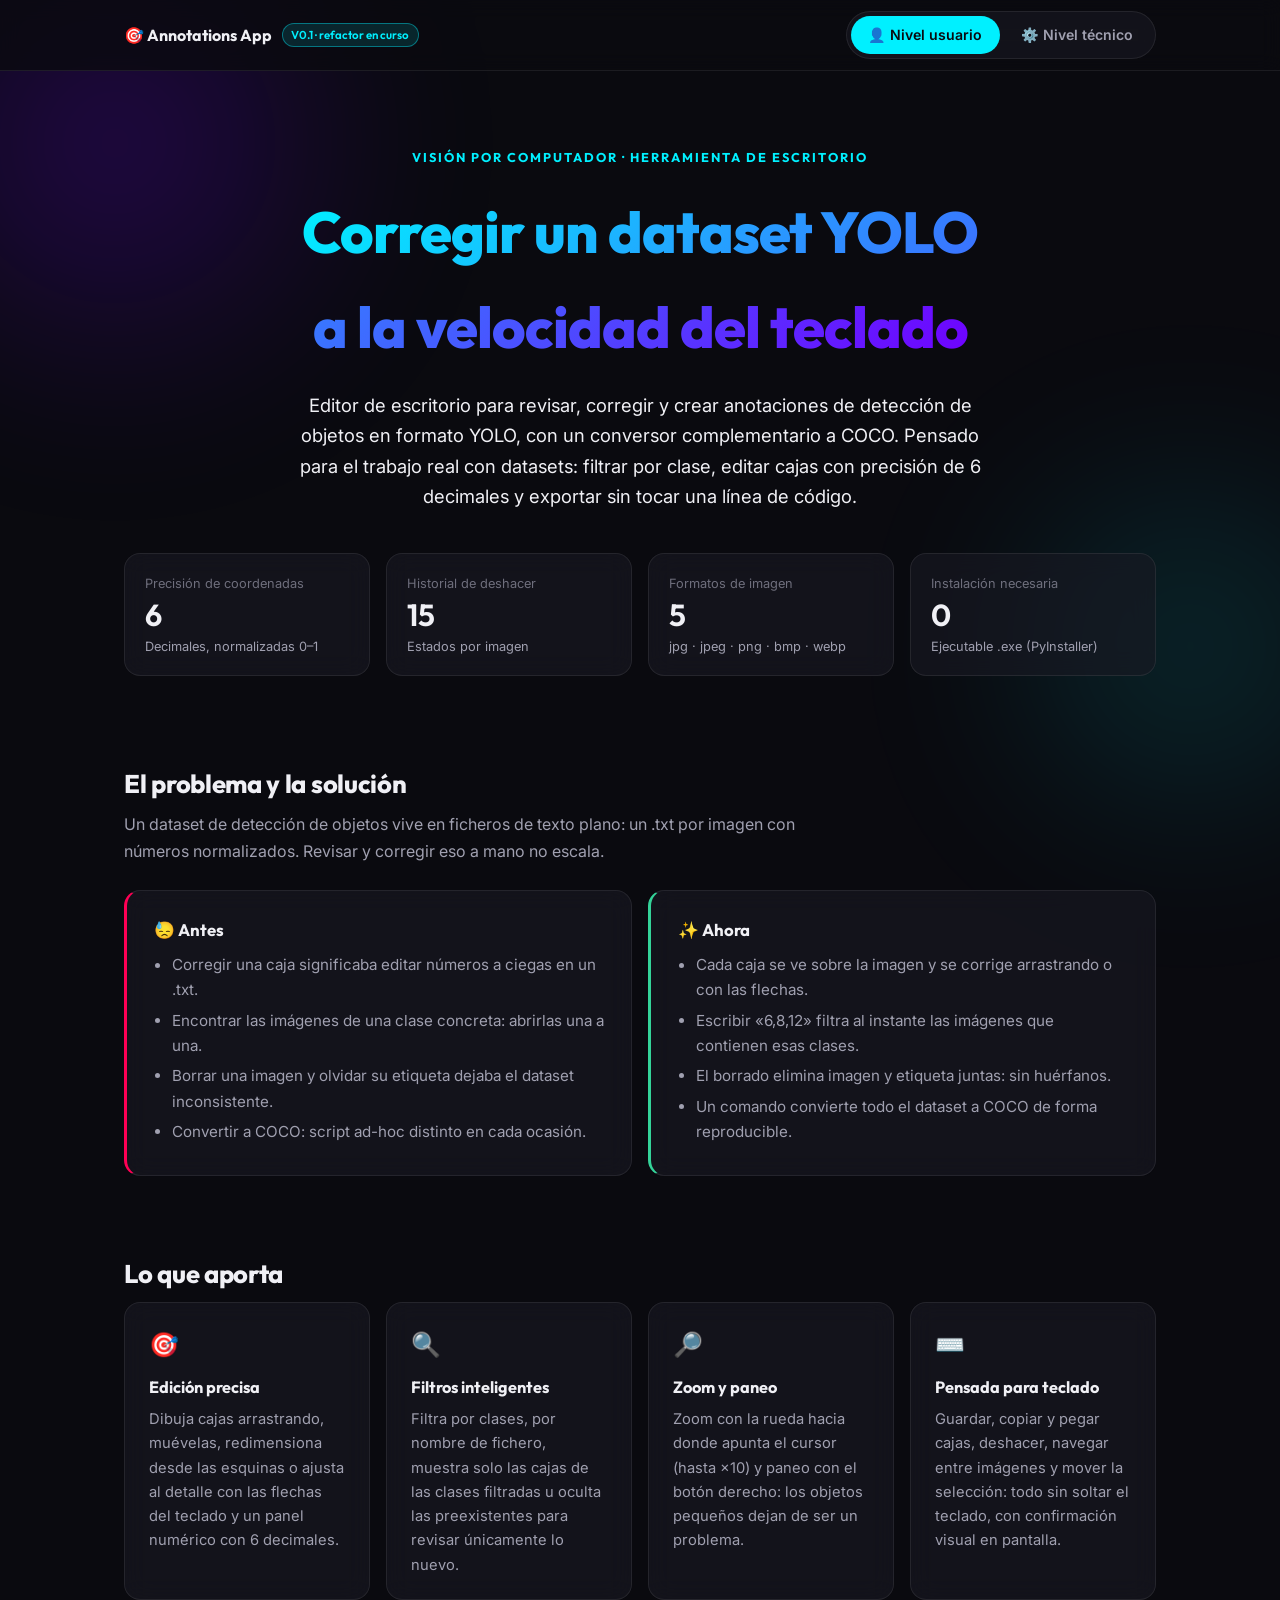
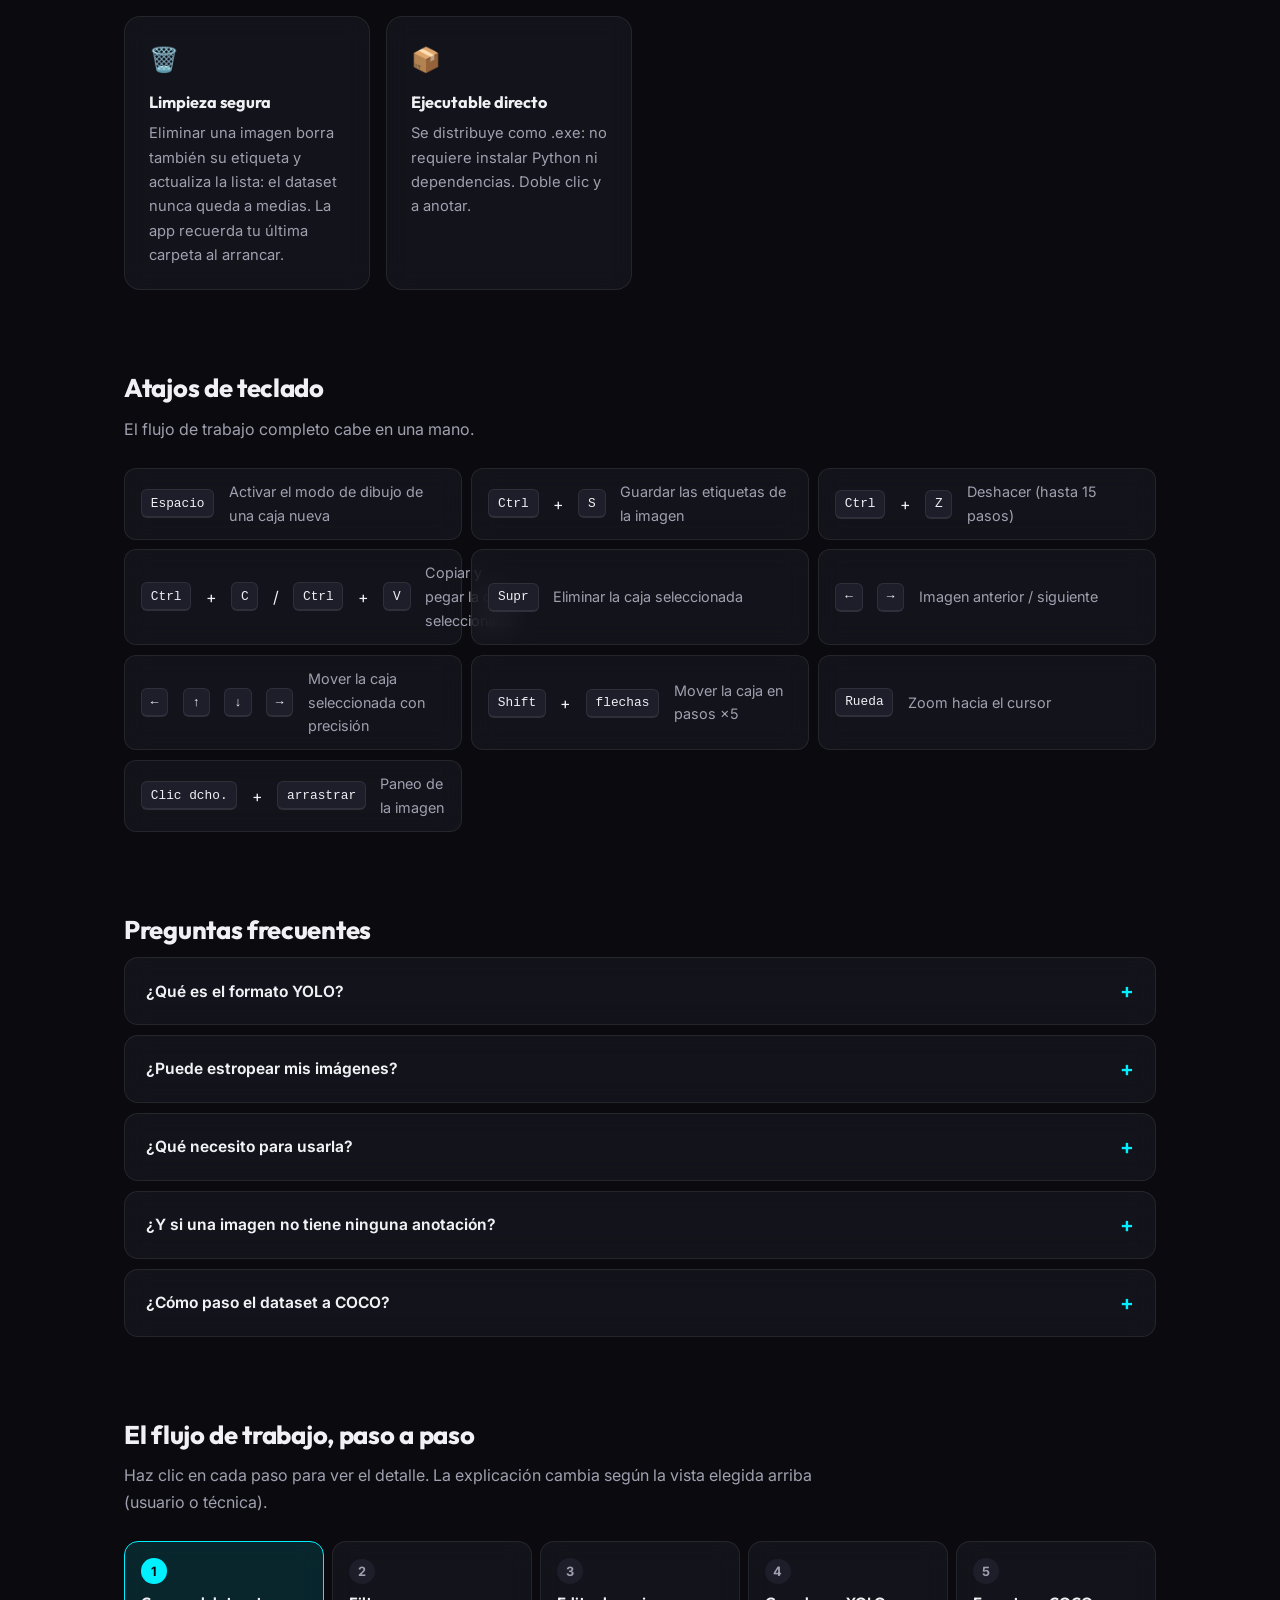
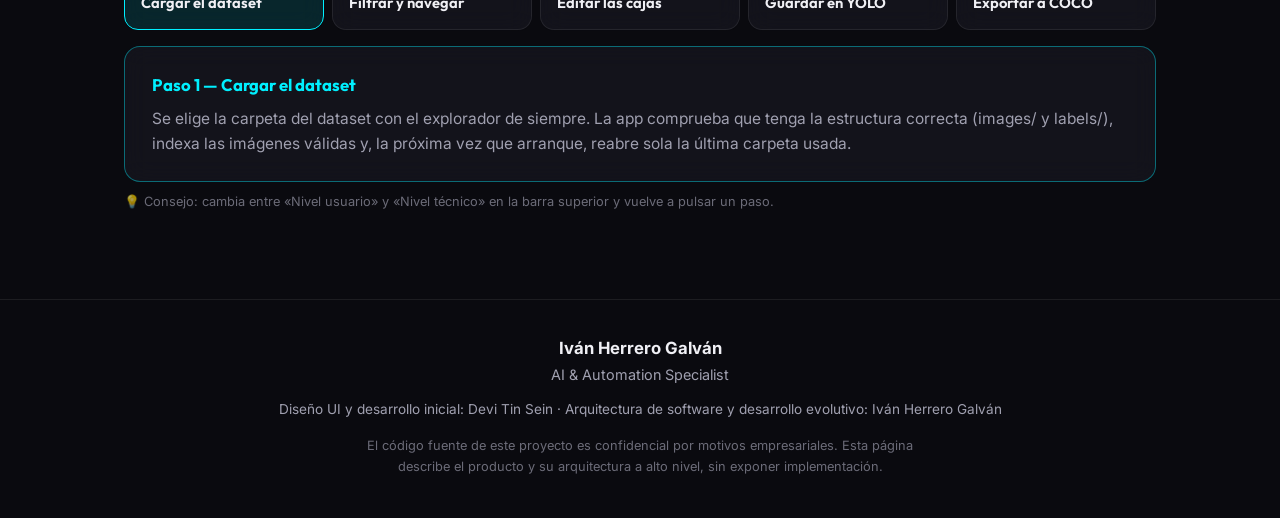
==== projects/Showcase_Annotations_App.html @ 6e69615b "feat: seccion de proyectos en landing + showcases con estilo corporativo - Nueva seccion #proyectos " ====
<!DOCTYPE html>
<html lang="es">
<head>
<meta charset="UTF-8">
<meta name="viewport" content="width=device-width, initial-scale=1.0">
<link rel="preconnect" href="https://fonts.googleapis.com">
<link rel="preconnect" href="https://fonts.gstatic.com" crossorigin>
<link href="https://fonts.googleapis.com/css2?family=Inter:wght@300;400;600;800&family=Outfit:wght@400;700&display=swap" rel="stylesheet">
<title>Annotations App — Presentación del proyecto</title>
<meta name="description" content="Annotations App: editor de escritorio para anotaciones YOLO con conversor a COCO. Presentación a nivel usuario y visión técnica de la arquitectura por capas.">
<style>
    :root {
        --bg: #0a0a0f;
        --surface: rgba(25, 25, 35, 0.6);
        --surface-2: rgba(35, 35, 48, 0.75);
        --ink: #f0f0f5;
        --ink-2: #a0a0b0;
        --ink-3: rgba(160, 160, 176, 0.65);
        --accent: #00f0ff;
        --accent-secondary: #7000ff;
        --accent-tertiary: #ff0055;
        --accent-soft: rgba(0, 240, 255, 0.12);
        --accent-line: rgba(0, 240, 255, 0.4);
        --border: rgba(255, 255, 255, 0.08);
        --radius: 16px;
        --ok: #34d399;
    }
    * { margin: 0; padding: 0; box-sizing: border-box; }
    html { scroll-behavior: smooth; }
    body {
        font-family: 'Inter', "Segoe UI", -apple-system, Roboto, sans-serif;
        background: var(--bg);
        color: var(--ink);
        line-height: 1.65;
        position: relative;
        overflow-x: hidden;
    }
    body::before, body::after {
        content: ''; position: fixed; border-radius: 50%;
        filter: blur(100px); z-index: -1; pointer-events: none;
        animation: floatOrb 20s infinite ease-in-out alternate;
    }
    body::before {
        width: 42vw; height: 42vw; top: -14%; left: -12%;
        background: radial-gradient(circle, var(--accent-secondary) 0%, transparent 70%);
        opacity: 0.32;
    }
    body::after {
        width: 34vw; height: 34vw; bottom: 4%; right: -10%;
        background: radial-gradient(circle, var(--accent) 0%, transparent 70%);
        opacity: 0.2; animation-delay: -5s;
    }
    @keyframes floatOrb {
        0% { transform: translate(0, 0) scale(1); }
        100% { transform: translate(4%, 8%) scale(1.1); }
    }
    h1, h2, h3, .brand, .tile .value, .kicker, .step .t { font-family: 'Outfit', sans-serif; }
    .tile, .card, .panel, .step, .step-detail, .faq-item, .estado, .key-row, .seg { -webkit-backdrop-filter: blur(12px); backdrop-filter: blur(12px); }
    .wrap { max-width: 1080px; margin: 0 auto; padding: 0 1.5rem; }

    .topbar {
        position: sticky; top: 0; z-index: 50;
        background: rgba(10, 10, 15, 0.8);
        backdrop-filter: blur(10px);
        border-bottom: 1px solid var(--border);
    }
    .topbar .wrap {
        display: flex; align-items: center; justify-content: space-between;
        gap: 1rem; padding-top: 0.7rem; padding-bottom: 0.7rem; flex-wrap: wrap;
    }
    .brand { font-weight: 700; font-size: 1rem; display: flex; align-items: center; gap: 0.6rem; }
    .brand .v { font-size: 0.72rem; font-weight: 600; color: var(--accent); background: var(--accent-soft); border: 1px solid var(--accent-line); padding: 0.1rem 0.55rem; border-radius: 999px; }
    .seg { display: flex; background: var(--surface); border: 1px solid var(--border); border-radius: 999px; padding: 0.25rem; gap: 0.25rem; }
    .seg button {
        font: inherit; font-size: 0.88rem; font-weight: 600;
        color: var(--ink-2); background: transparent; border: 0;
        padding: 0.45rem 1.1rem; border-radius: 999px; cursor: pointer;
        transition: background 0.2s, color 0.2s;
    }
    .seg button:hover { color: var(--ink); }
    .seg button.active { background: var(--accent); color: var(--bg); }

    header.hero { text-align: center; padding: 4.5rem 0 3rem; }
    .kicker { display: inline-block; font-size: 0.8rem; font-weight: 700; letter-spacing: 2px; text-transform: uppercase; color: var(--accent); margin-bottom: 1rem; }
    h1 { font-size: clamp(2.2rem, 5.5vw, 3.6rem); font-weight: 800; letter-spacing: -1px; margin-bottom: 1rem; }
    h1 .grad { background: linear-gradient(135deg, var(--accent), var(--accent-secondary)); -webkit-background-clip: text; background-clip: text; -webkit-text-fill-color: transparent; }
    .pitch { font-size: 1.15rem; color: var(--ink); max-width: 700px; margin: 0 auto; }

    .tiles { display: grid; grid-template-columns: repeat(4, 1fr); gap: 1rem; margin: 2.6rem 0 0; }
    .tile { background: var(--surface); border: 1px solid var(--border); border-radius: var(--radius); padding: 1.15rem 1.25rem; text-align: left; }
    .tile .label { font-size: 0.8rem; color: var(--ink-3); margin-bottom: 0.25rem; }
    .tile .value { font-size: 1.9rem; font-weight: 650; color: var(--ink); line-height: 1.15; }
    .tile .note { font-size: 0.8rem; color: var(--ink-2); margin-top: 0.2rem; }

    section { padding: 2.4rem 0; }
    h2 { font-size: 1.6rem; font-weight: 750; margin-bottom: 0.4rem; letter-spacing: -0.3px; }
    .sub { color: var(--ink-2); margin-bottom: 1.6rem; max-width: 720px; }
    .cards { display: grid; grid-template-columns: repeat(auto-fit, minmax(240px, 1fr)); gap: 1rem; }
    .card { background: var(--surface); border: 1px solid var(--border); border-radius: var(--radius); padding: 1.4rem 1.5rem; transition: border-color 0.25s, transform 0.25s; }
    .card:hover { border-color: var(--accent-line); transform: translateY(-3px); box-shadow: 0 15px 40px rgba(0, 240, 255, 0.1); }
    .card .ico { font-size: 1.5rem; margin-bottom: 0.6rem; display: block; }
    .card h3 { font-size: 1.02rem; font-weight: 700; margin-bottom: 0.35rem; }
    .card p { font-size: 0.92rem; color: var(--ink-2); }

    .duo { display: grid; grid-template-columns: 1fr 1fr; gap: 1rem; }
    .panel { background: var(--surface); border: 1px solid var(--border); border-radius: var(--radius); padding: 1.6rem 1.7rem; }
    .panel.trouble { border-left: 3px solid var(--accent-tertiary); }
    .panel.fix { border-left: 3px solid var(--ok); }
    .panel h3 { font-size: 1.05rem; margin-bottom: 0.5rem; }
    .panel p, .panel li { color: var(--ink-2); font-size: 0.95rem; }
    .panel ul { padding-left: 1.1rem; margin-top: 0.5rem; }
    .panel li { margin-bottom: 0.35rem; }

    .steps { display: flex; gap: 0.5rem; flex-wrap: wrap; margin-bottom: 1rem; }
    .step {
        flex: 1 1 150px; font: inherit; text-align: left; cursor: pointer;
        background: var(--surface); border: 1px solid var(--border); border-radius: 14px;
        padding: 0.9rem 1rem; color: var(--ink-2); transition: all 0.2s;
    }
    .step .n {
        display: inline-flex; align-items: center; justify-content: center;
        width: 1.6rem; height: 1.6rem; border-radius: 50%; font-size: 0.8rem; font-weight: 700;
        background: var(--surface-2); color: var(--ink-2); margin-bottom: 0.45rem;
    }
    .step .t { display: block; font-weight: 650; font-size: 0.92rem; color: var(--ink); }
    .step:hover { border-color: var(--accent-line); }
    .step.active { border-color: var(--accent); background: var(--accent-soft); }
    .step.active .n { background: var(--accent); color: var(--bg); }
    .step-detail { background: var(--surface); border: 1px solid var(--accent-line); border-radius: var(--radius); padding: 1.5rem 1.7rem; min-height: 7.5rem; }
    .step-detail h3 { font-size: 1.05rem; margin-bottom: 0.4rem; color: var(--accent); }
    .step-detail p { color: var(--ink-2); font-size: 0.97rem; }
    .hint { font-size: 0.8rem; color: var(--ink-3); margin-top: 0.6rem; }

    .keys { display: grid; grid-template-columns: repeat(auto-fit, minmax(300px, 1fr)); gap: 0.6rem; }
    .key-row {
        display: flex; align-items: center; gap: 0.9rem;
        background: var(--surface); border: 1px solid var(--border); border-radius: 12px;
        padding: 0.7rem 1rem;
    }
    kbd {
        font-family: Consolas, "Courier New", monospace; font-size: 0.8rem;
        background: var(--surface-2); border: 1px solid var(--border); border-bottom-width: 2px;
        border-radius: 6px; padding: 0.15rem 0.55rem; color: var(--ink); white-space: nowrap;
    }
    .key-row .desc { color: var(--ink-2); font-size: 0.9rem; }

    .faq { display: grid; gap: 0.6rem; }
    .faq-item { background: var(--surface); border: 1px solid var(--border); border-radius: 14px; overflow: hidden; }
    .faq-q {
        width: 100%; font: inherit; font-weight: 650; font-size: 0.97rem; color: var(--ink);
        background: transparent; border: 0; text-align: left; cursor: pointer;
        padding: 1rem 1.3rem; display: flex; justify-content: space-between; align-items: center; gap: 1rem;
    }
    .faq-q::after { content: '+'; font-size: 1.3rem; color: var(--accent); transition: transform 0.25s; flex-shrink: 0; }
    .faq-item.open .faq-q::after { transform: rotate(45deg); }
    .faq-a { max-height: 0; overflow: hidden; transition: max-height 0.3s ease; }
    .faq-item.open .faq-a { max-height: 260px; }
    .faq-a p { padding: 0 1.3rem 1.1rem; color: var(--ink-2); font-size: 0.93rem; }

    /* ── Diagrama de arquitectura por capas ─────────────────── */
    .arch-wrap { overflow-x: auto; margin-bottom: 1rem; border-radius: var(--radius); }
    .arch-wrap svg { display: block; min-width: 720px; width: 100%; height: auto; }
    .arch-node { cursor: pointer; }
    .arch-node rect { fill: var(--surface); stroke: var(--border); stroke-width: 1.5; transition: all 0.2s; }
    .arch-node:hover rect { stroke: var(--accent-line); }
    .arch-node.on rect { stroke: var(--accent); fill: var(--accent-soft); }
    .arch-line { stroke: var(--border); stroke-width: 1.5; }
    svg text { font-family: "Segoe UI", -apple-system, Roboto, Arial, sans-serif; }
    .t-name { fill: var(--ink); font-size: 13px; font-weight: 600; }
    .t-sub { fill: var(--ink-2); font-size: 10.5px; }
    .t-side { fill: var(--ink-3); font-size: 10px; font-weight: 700; letter-spacing: 1.5px; }

    .decision { border-left: 3px solid var(--accent); }
    .decision .why { color: var(--accent); font-weight: 650; font-size: 0.8rem; text-transform: uppercase; letter-spacing: 1px; display: block; margin-bottom: 0.4rem; }

    .chips { display: flex; flex-wrap: wrap; gap: 0.55rem; }
    .chip { font-size: 0.85rem; color: var(--ink-2); background: var(--surface); border: 1px solid var(--border); border-radius: 8px; padding: 0.35rem 0.85rem; }
    .chip b { color: var(--ink); font-weight: 600; }

    .estado { background: var(--surface); border: 1px solid var(--border); border-radius: var(--radius); padding: 1.6rem 1.7rem; }
    .estado h3 { margin-bottom: 0.6rem; }
    .estado p { color: var(--ink-2); font-size: 0.95rem; margin-bottom: 0.5rem; }

    body[data-view="user"] .only-tech { display: none; }
    body[data-view="tech"] .only-user { display: none; }

    footer { border-top: 1px solid var(--border); margin-top: 3rem; padding: 2.2rem 0 2.6rem; text-align: center; }
    footer .sig { font-weight: 700; font-size: 1.05rem; }
    footer .role { color: var(--ink-2); font-size: 0.9rem; }
    footer .credits { color: var(--ink-2); font-size: 0.85rem; margin-top: 0.7rem; }
    footer .conf { color: var(--ink-3); font-size: 0.8rem; margin-top: 0.9rem; max-width: 560px; margin-left: auto; margin-right: auto; }

    @media (max-width: 860px) {
        .tiles { grid-template-columns: repeat(2, 1fr); }
        .duo { grid-template-columns: 1fr; }
    }
    @media (max-width: 480px) {
        .tiles { grid-template-columns: 1fr; }
        header.hero { padding-top: 3rem; }
    }
</style>
</head>
<body data-view="user">

<nav class="topbar">
    <div class="wrap">
        <div class="brand">🎯 Annotations App <span class="v">V0.1 · refactor en curso</span></div>
        <div class="seg" role="tablist" aria-label="Nivel de detalle">
            <button type="button" data-view-btn="user" class="active" role="tab" aria-selected="true">👤 Nivel usuario</button>
            <button type="button" data-view-btn="tech" role="tab" aria-selected="false">⚙️ Nivel técnico</button>
        </div>
    </div>
</nav>

<header class="hero">
    <div class="wrap">
        <span class="kicker">Visión por computador · herramienta de escritorio</span>
        <h1><span class="grad">Corregir un dataset YOLO<br>a la velocidad del teclado</span></h1>
        <p class="pitch">Editor de escritorio para revisar, corregir y crear anotaciones de detección de objetos en formato YOLO, con un conversor complementario a COCO. Pensado para el trabajo real con datasets: filtrar por clase, editar cajas con precisión de 6 decimales y exportar sin tocar una línea de código.</p>

        <div class="tiles">
            <div class="tile"><div class="label">Precisión de coordenadas</div><div class="value">6</div><div class="note">Decimales, normalizadas 0–1</div></div>
            <div class="tile"><div class="label">Historial de deshacer</div><div class="value">15</div><div class="note">Estados por imagen</div></div>
            <div class="tile"><div class="label">Formatos de imagen</div><div class="value">5</div><div class="note">jpg · jpeg · png · bmp · webp</div></div>
            <div class="tile"><div class="label">Instalación necesaria</div><div class="value">0</div><div class="note">Ejecutable .exe (PyInstaller)</div></div>
        </div>
    </div>
</header>

<main class="wrap">

    <!-- ══════════ NIVEL USUARIO ══════════ -->
    <section class="only-user">
        <h2>El problema y la solución</h2>
        <p class="sub">Un dataset de detección de objetos vive en ficheros de texto plano: un .txt por imagen con números normalizados. Revisar y corregir eso a mano no escala.</p>
        <div class="duo">
            <div class="panel trouble">
                <h3>😓 Antes</h3>
                <ul>
                    <li>Corregir una caja significaba editar números a ciegas en un .txt.</li>
                    <li>Encontrar las imágenes de una clase concreta: abrirlas una a una.</li>
                    <li>Borrar una imagen y olvidar su etiqueta dejaba el dataset inconsistente.</li>
                    <li>Convertir a COCO: script ad-hoc distinto en cada ocasión.</li>
                </ul>
            </div>
            <div class="panel fix">
                <h3>✨ Ahora</h3>
                <ul>
                    <li>Cada caja se ve sobre la imagen y se corrige arrastrando o con las flechas.</li>
                    <li>Escribir «6,8,12» filtra al instante las imágenes que contienen esas clases.</li>
                    <li>El borrado elimina imagen y etiqueta juntas: sin huérfanos.</li>
                    <li>Un comando convierte todo el dataset a COCO de forma reproducible.</li>
                </ul>
            </div>
        </div>
    </section>

    <section class="only-user">
        <h2>Lo que aporta</h2>
        <div class="cards">
            <div class="card"><span class="ico">🎯</span><h3>Edición precisa</h3><p>Dibuja cajas arrastrando, muévelas, redimensiona desde las esquinas o ajusta al detalle con las flechas del teclado y un panel numérico con 6 decimales.</p></div>
            <div class="card"><span class="ico">🔍</span><h3>Filtros inteligentes</h3><p>Filtra por clases, por nombre de fichero, muestra solo las cajas de las clases filtradas u oculta las preexistentes para revisar únicamente lo nuevo.</p></div>
            <div class="card"><span class="ico">🔎</span><h3>Zoom y paneo</h3><p>Zoom con la rueda hacia donde apunta el cursor (hasta ×10) y paneo con el botón derecho: los objetos pequeños dejan de ser un problema.</p></div>
            <div class="card"><span class="ico">⌨️</span><h3>Pensada para teclado</h3><p>Guardar, copiar y pegar cajas, deshacer, navegar entre imágenes y mover la selección: todo sin soltar el teclado, con confirmación visual en pantalla.</p></div>
            <div class="card"><span class="ico">🗑️</span><h3>Limpieza segura</h3><p>Eliminar una imagen borra también su etiqueta y actualiza la lista: el dataset nunca queda a medias. La app recuerda tu última carpeta al arrancar.</p></div>
            <div class="card"><span class="ico">📦</span><h3>Ejecutable directo</h3><p>Se distribuye como .exe: no requiere instalar Python ni dependencias. Doble clic y a anotar.</p></div>
        </div>
    </section>

    <section class="only-user">
        <h2>Atajos de teclado</h2>
        <p class="sub">El flujo de trabajo completo cabe en una mano.</p>
        <div class="keys">
            <div class="key-row"><kbd>Espacio</kbd><span class="desc">Activar el modo de dibujo de una caja nueva</span></div>
            <div class="key-row"><kbd>Ctrl</kbd>+<kbd>S</kbd><span class="desc">Guardar las etiquetas de la imagen</span></div>
            <div class="key-row"><kbd>Ctrl</kbd>+<kbd>Z</kbd><span class="desc">Deshacer (hasta 15 pasos)</span></div>
            <div class="key-row"><kbd>Ctrl</kbd>+<kbd>C</kbd> / <kbd>Ctrl</kbd>+<kbd>V</kbd><span class="desc">Copiar y pegar la caja seleccionada</span></div>
            <div class="key-row"><kbd>Supr</kbd><span class="desc">Eliminar la caja seleccionada</span></div>
            <div class="key-row"><kbd>←</kbd> <kbd>→</kbd><span class="desc">Imagen anterior / siguiente</span></div>
            <div class="key-row"><kbd>←</kbd><kbd>↑</kbd><kbd>↓</kbd><kbd>→</kbd><span class="desc">Mover la caja seleccionada con precisión</span></div>
            <div class="key-row"><kbd>Shift</kbd>+<kbd>flechas</kbd><span class="desc">Mover la caja en pasos ×5</span></div>
            <div class="key-row"><kbd>Rueda</kbd><span class="desc">Zoom hacia el cursor</span></div>
            <div class="key-row"><kbd>Clic dcho.</kbd>+<kbd>arrastrar</kbd><span class="desc">Paneo de la imagen</span></div>
        </div>
    </section>

    <section class="only-user">
        <h2>Preguntas frecuentes</h2>
        <div class="faq">
            <div class="faq-item">
                <button type="button" class="faq-q" aria-expanded="false">¿Qué es el formato YOLO?</button>
                <div class="faq-a"><p>Un estándar de anotación para detección de objetos: junto a cada imagen hay un fichero .txt con una línea por objeto — la clase y la posición de su caja (centro, ancho y alto) en valores de 0 a 1, independientes del tamaño de la imagen. La app lee y escribe exactamente ese formato.</p></div>
            </div>
            <div class="faq-item">
                <button type="button" class="faq-q" aria-expanded="false">¿Puede estropear mis imágenes?</button>
                <div class="faq-a"><p>No. La aplicación solo lee las imágenes; lo único que escribe son los ficheros .txt de etiquetas. La única operación destructiva es el borrado de imagen, que es un botón explícito y elimina el par imagen + etiqueta de forma coherente.</p></div>
            </div>
            <div class="faq-item">
                <button type="button" class="faq-q" aria-expanded="false">¿Qué necesito para usarla?</button>
                <div class="faq-a"><p>Solo el ejecutable y una carpeta de dataset con la estructura estándar: un subdirectorio <b>images/</b> con las imágenes y un subdirectorio <b>labels/</b> con los .txt. La app valida la estructura al cargarla y recuerda la última carpeta usada.</p></div>
            </div>
            <div class="faq-item">
                <button type="button" class="faq-q" aria-expanded="false">¿Y si una imagen no tiene ninguna anotación?</button>
                <div class="faq-a"><p>Es un caso normal y valioso: una imagen sin objetos (imagen «OK»). El editor la abre con el lienzo limpio, y el conversor a COCO la conserva en el dataset final sin anotaciones — muchos modelos necesitan también ejemplos negativos.</p></div>
            </div>
            <div class="faq-item">
                <button type="button" class="faq-q" aria-expanded="false">¿Cómo paso el dataset a COCO?</button>
                <div class="faq-a"><p>Con la herramienta complementaria de línea de comandos: le indicas la carpeta del dataset YOLO y genera una carpeta nueva con las imágenes copiadas y un único <b>annotations.json</b> en formato COCO, listo para frameworks de entrenamiento que consumen ese estándar. El dataset original no se toca.</p></div>
            </div>
        </div>
    </section>

    <!-- ══════════ PIPELINE (compartido, con doble lectura) ══════════ -->
    <section>
        <h2>El flujo de trabajo, paso a paso</h2>
        <p class="sub">Haz clic en cada paso para ver el detalle. La explicación cambia según la vista elegida arriba (usuario o técnica).</p>
        <div class="steps" id="steps"></div>
        <div class="step-detail" id="stepDetail"></div>
        <p class="hint">💡 Consejo: cambia entre «Nivel usuario» y «Nivel técnico» en la barra superior y vuelve a pulsar un paso.</p>
    </section>

    <!-- ══════════ NIVEL TÉCNICO ══════════ -->
    <section class="only-tech">
        <h2>Arquitectura por capas</h2>
        <p class="sub">Separación estricta de responsabilidades: los widgets pintan y emiten señales, los controladores orquestan, el core decide y persiste. El conversor es un proceso independiente cuyo único contrato con el editor es el dataset en disco. Haz clic en cualquier pieza.</p>

        <div class="arch-wrap">
            <svg viewBox="0 0 780 470" role="img" aria-label="Diagrama de arquitectura por capas de Annotations App">
                <!-- Etiquetas de capa -->
                <text class="t-side" x="110" y="40" text-anchor="middle">UI · WIDGETS</text>
                <text class="t-side" x="320" y="40" text-anchor="middle">CONTROLLERS</text>
                <text class="t-side" x="530" y="40" text-anchor="middle">CORE</text>
                <text class="t-side" x="700" y="40" text-anchor="middle">DISCO</text>

                <!-- Conexiones -->
                <line class="arch-line" x1="200" y1="84"  x2="230" y2="120"/>
                <line class="arch-line" x1="200" y1="90"  x2="230" y2="238"/>
                <line class="arch-line" x1="200" y1="164" x2="230" y2="235"/>
                <line class="arch-line" x1="200" y1="244" x2="230" y2="248"/>
                <line class="arch-line" x1="200" y1="322" x2="230" y2="262"/>
                <line class="arch-line" x1="410" y1="120" x2="440" y2="84"/>
                <line class="arch-line" x1="410" y1="130" x2="440" y2="90"/>
                <line class="arch-line" x1="410" y1="240" x2="440" y2="204"/>
                <line class="arch-line" x1="410" y1="252" x2="440" y2="318"/>
                <line class="arch-line" x1="620" y1="84"  x2="640" y2="140"/>
                <line class="arch-line" x1="620" y1="204" x2="640" y2="160"/>
                <line class="arch-line" x1="560" y1="390" x2="672" y2="185"/>
                <line class="arch-line" x1="620" y1="410" x2="640" y2="344"/>

                <!-- UI -->
                <g class="arch-node" data-arch="mainwindow" tabindex="0" role="button" aria-label="MainWindow">
                    <rect x="20" y="55" width="180" height="58" rx="12"/>
                    <text class="t-name" x="110" y="80" text-anchor="middle">🪟 MainWindow</text>
                    <text class="t-sub" x="110" y="97" text-anchor="middle">composición · atajos · settings</text>
                </g>
                <g class="arch-node" data-arch="viewer" tabindex="0" role="button" aria-label="ImageViewer">
                    <rect x="20" y="135" width="180" height="58" rx="12"/>
                    <text class="t-name" x="110" y="160" text-anchor="middle">🖼️ ImageViewer</text>
                    <text class="t-sub" x="110" y="177" text-anchor="middle">lienzo: dibujo · zoom · pan</text>
                </g>
                <g class="arch-node" data-arch="infopanel" tabindex="0" role="button" aria-label="InfoPanel">
                    <rect x="20" y="215" width="180" height="58" rx="12"/>
                    <text class="t-name" x="110" y="240" text-anchor="middle">🎛️ InfoPanel</text>
                    <text class="t-sub" x="110" y="257" text-anchor="middle">edición numérica · acciones</text>
                </g>
                <g class="arch-node" data-arch="toast" tabindex="0" role="button" aria-label="Toast y lista">
                    <rect x="20" y="295" width="180" height="58" rx="12"/>
                    <text class="t-name" x="110" y="320" text-anchor="middle">💬 Toast · ListItem</text>
                    <text class="t-sub" x="110" y="337" text-anchor="middle">feedback no bloqueante</text>
                </g>

                <!-- Controllers -->
                <g class="arch-node" data-arch="listctrl" tabindex="0" role="button" aria-label="ImageListController">
                    <rect x="230" y="95" width="180" height="58" rx="12"/>
                    <text class="t-name" x="320" y="120" text-anchor="middle">📋 ImageListController</text>
                    <text class="t-sub" x="320" y="137" text-anchor="middle">filtros · navegación · borrado</text>
                </g>
                <g class="arch-node" data-arch="annctrl" tabindex="0" role="button" aria-label="AnnotationController">
                    <rect x="230" y="215" width="180" height="58" rx="12"/>
                    <text class="t-name" x="320" y="240" text-anchor="middle">✏️ AnnotationController</text>
                    <text class="t-sub" x="320" y="257" text-anchor="middle">undo · clipboard · guardado</text>
                </g>

                <!-- Core -->
                <g class="arch-node" data-arch="datasetmgr" tabindex="0" role="button" aria-label="DatasetManager">
                    <rect x="440" y="55" width="180" height="58" rx="12"/>
                    <text class="t-name" x="530" y="80" text-anchor="middle">🗂️ DatasetManager</text>
                    <text class="t-sub" x="530" y="97" text-anchor="middle">indexado · filtros · rutas</text>
                </g>
                <g class="arch-node" data-arch="yoloio" tabindex="0" role="button" aria-label="yolo_io">
                    <rect x="440" y="175" width="180" height="58" rx="12"/>
                    <text class="t-name" x="530" y="200" text-anchor="middle">📄 yolo_io</text>
                    <text class="t-sub" x="530" y="217" text-anchor="middle">parseo y guardado .txt</text>
                </g>
                <g class="arch-node" data-arch="model" tabindex="0" role="button" aria-label="BoundingBox">
                    <rect x="440" y="295" width="180" height="58" rx="12"/>
                    <text class="t-name" x="530" y="320" text-anchor="middle">📦 BoundingBox</text>
                    <text class="t-sub" x="530" y="337" text-anchor="middle">dataclass · slots</text>
                </g>

                <!-- Disco -->
                <g class="arch-node" data-arch="disk" tabindex="0" role="button" aria-label="Dataset en disco">
                    <rect x="640" y="115" width="120" height="70" rx="12"/>
                    <text class="t-name" x="700" y="145" text-anchor="middle">📁 dataset</text>
                    <text class="t-sub" x="700" y="163" text-anchor="middle">images/ · labels/</text>
                </g>
                <g class="arch-node" data-arch="cocojson" tabindex="0" role="button" aria-label="Salida COCO">
                    <rect x="640" y="300" width="120" height="70" rx="12"/>
                    <text class="t-name" x="700" y="330" text-anchor="middle">🧾 COCO</text>
                    <text class="t-sub" x="700" y="348" text-anchor="middle">annotations.json</text>
                </g>

                <!-- Transversales -->
                <g class="arch-node" data-arch="utils" tabindex="0" role="button" aria-label="Utilidades">
                    <rect x="20" y="390" width="390" height="52" rx="12"/>
                    <text class="t-name" x="215" y="412" text-anchor="middle">🧰 utils — geometry · logger</text>
                    <text class="t-sub" x="215" y="429" text-anchor="middle">funciones puras y transversales</text>
                </g>
                <g class="arch-node" data-arch="converter" tabindex="0" role="button" aria-label="Conversor YOLO a COCO">
                    <rect x="440" y="390" width="180" height="52" rx="12"/>
                    <text class="t-name" x="530" y="412" text-anchor="middle">⚙️ CLI YOLO → COCO</text>
                    <text class="t-sub" x="530" y="429" text-anchor="middle">app complementaria · batch</text>
                </g>
            </svg>
        </div>
        <div class="step-detail" id="archDetail"></div>
    </section>

    <section class="only-tech">
        <h2>De monolito a capas</h2>
        <p class="sub">El proyecto es un refactor evolutivo en marcha: la app funcionaba, pero no podía crecer. La reescritura se hace por fases documentadas, sin big-bang y sin romper la herramienta que el equipo usa.</p>
        <div class="duo">
            <div class="panel trouble">
                <h3>🧱 Punto de partida (legacy)</h3>
                <ul>
                    <li>Un único fichero de ~800 líneas: UI, estado, geometría y persistencia entrelazados.</li>
                    <li>Imposible de testear sin levantar toda la interfaz Qt.</li>
                    <li>Cada funcionalidad nueva tocaba el mismo fichero y arriesgaba las demás.</li>
                </ul>
            </div>
            <div class="panel fix">
                <h3>🏗️ Hoy (src/, 14 módulos)</h3>
                <ul>
                    <li><b>core</b> sin ningún import de UI: dataset, modelo y persistencia testables en aislamiento.</li>
                    <li><b>controllers</b> que orquestan mediante señales/slots de Qt, sin lógica en los widgets.</li>
                    <li><b>widgets</b> que solo pintan e interactúan; <b>utils</b> con geometría pura.</li>
                    <li>El monolito se conserva en <b>legacy/</b> como referencia hasta cerrar la migración.</li>
                </ul>
            </div>
        </div>
    </section>

    <section class="only-tech">
        <h2>Decisiones técnicas y su porqué</h2>
        <div class="cards">
            <div class="card decision"><span class="why">Integridad de datos</span><h3>Coordenadas normalizadas como única verdad</h3><p>El modelo solo conoce valores 0–1; la conversión a píxeles ocurre exclusivamente al pintar (<code>geometry.py</code>). Zoom, paneo o redimensionar la ventana jamás pueden corromper una anotación, y guardar es solo formatear con 6 decimales.</p></div>
            <div class="card decision"><span class="why">Desacoplamiento</span><h3>Señales y slots en vez de llamadas directas</h3><p>Los widgets emiten (<code>bbox_drawn</code>, <code>bbox_modified</code>, <code>action_requested</code>…) y los controladores deciden. Ningún widget conoce al resto: se pueden sustituir o testear por separado, y las acciones del panel viajan como <code>Enum</code>, no como strings mágicos.</p></div>
            <div class="card decision"><span class="why">UX de edición</span><h3>Undo por snapshots acotados</h3><p>Cada acción destructiva guarda una copia profunda del estado (máximo 15). Para listas pequeñas de cajas es más simple y robusto que un patrón Command: menos código, cero estados imposibles, memoria acotada.</p></div>
            <div class="card decision"><span class="why">Separación de procesos</span><h3>Editor y conversor independientes</h3><p>Anotar es interactivo; convertir es batch. El conversor CLI no comparte ni una línea con el editor: su contrato es la carpeta del dataset. Se puede automatizar en un pipeline sin arrastrar dependencias de Qt.</p></div>
            <div class="card decision"><span class="why">Robustez</span><h3>Lectura tolerante, escritura estricta</h3><p>Una línea corrupta en un .txt se omite con warning (fichero y número de línea al log), nunca tumba la app. Al guardar, en cambio, el formato es canónico: clase + 4 floats con precisión fija. El clamping garantiza cajas siempre dentro de [0,1].</p></div>
            <div class="card decision"><span class="why">Adopción</span><h3>Distribución como ejecutable</h3><p>Empaquetado con PyInstaller: el anotador no instala Python ni dependencias. Los logs se escriben junto al ejecutable (nunca en System32), de modo que cualquier incidencia en el puesto del usuario llega con su diagnóstico incluido.</p></div>
        </div>
    </section>

    <section class="only-tech">
        <h2>Stack tecnológico</h2>
        <div class="chips">
            <span class="chip"><b>Python 3.12</b></span>
            <span class="chip"><b>PySide6 6.11</b> · Qt: widgets, señales/slots, QPainter</span>
            <span class="chip"><b>dataclasses</b> · modelo con slots</span>
            <span class="chip"><b>QSettings</b> · persistencia de preferencias</span>
            <span class="chip"><b>logging</b> · consola + fichero, consciente de PyInstaller</span>
            <span class="chip"><b>Pillow</b> · dimensiones reales en el conversor</span>
            <span class="chip"><b>argparse</b> · CLI del conversor</span>
            <span class="chip"><b>PyInstaller 6.20</b> · empaquetado .exe</span>
        </div>
    </section>

    <section class="only-tech">
        <h2>Estado del proyecto</h2>
        <div class="estado">
            <h3>Refactor evolutivo en curso — guiado por documentación propia</h3>
            <p>La aplicación es funcional y se usa: carga de datasets, filtros, edición completa de cajas (dibujo, arrastre, redimensionado, teclado), undo, guardado YOLO, borrado seguro y conversión a COCO. La migración desde el monolito sigue una guía de refactor de 7 fases versionada en el repo, con un documento de estado que audita el avance con autocrítica: qué fronteras están cerradas y cuáles no.</p>
            <p><b>Hecho:</b> separación core/UI/controllers/utils, core encapsulado (caches privadas, propiedades inmutables), persistencia YOLO aislada, geometría extraída a funciones puras.</p>
            <p><b>En curso (julio 2026):</b> cerrar las últimas fronteras entre UI y core, añadir la suite de tests (geometry y yolo_io como primeros candidatos: puras y sin Qt) y descomponer <code>ImageViewer</code>, la clase más compleja del proyecto.</p>
        </div>
    </section>

</main>

<footer>
    <div class="wrap">
        <div class="sig">Iván Herrero Galván</div>
        <div class="role">AI &amp; Automation Specialist</div>
        <p class="credits">Diseño UI y desarrollo inicial: Devi Tin Sein · Arquitectura de software y desarrollo evolutivo: Iván Herrero Galván</p>
        <p class="conf">El código fuente de este proyecto es confidencial por motivos empresariales. Esta página describe el producto y su arquitectura a alto nivel, sin exponer implementación.</p>
    </div>
</footer>

<script>
(function () {
    'use strict';

    var viewBtns = document.querySelectorAll('[data-view-btn]');
    viewBtns.forEach(function (btn) {
        btn.addEventListener('click', function () {
            document.body.dataset.view = btn.dataset.viewBtn;
            viewBtns.forEach(function (b) {
                b.classList.toggle('active', b === btn);
                b.setAttribute('aria-selected', b === btn ? 'true' : 'false');
            });
            renderStepDetail();
        });
    });

    /* ── Pipeline ── */
    var STEPS = [
        {
            t: 'Cargar el dataset',
            user: 'Se elige la carpeta del dataset con el explorador de siempre. La app comprueba que tenga la estructura correcta (images/ y labels/), indexa las imágenes válidas y, la próxima vez que arranque, reabre sola la última carpeta usada.',
            tech: 'QFileDialog nativo → DatasetManager.load_dataset() valida la estructura, indexa solo extensiones soportadas y expone el índice como tuplas inmutables (la UI no puede mutarlo). QSettings persiste la última ruta entre sesiones. Los ficheros no válidos se registran en el log, no revientan la carga.'
        },
        {
            t: 'Filtrar y navegar',
            user: 'Con miles de imágenes, encontrar las que importan es el primer problema. Se filtra por clases («6,8,12»), por trozo del nombre de fichero, o ambos; los contadores muestran cuántas quedan. Flechas o botones para avanzar, y el nombre se copia con un clic.',
            tech: 'El filtrado vive en el core: DatasetManager parsea los IDs y lee los labels bajo demanda para decidir qué imágenes contienen esas clases. ImageListController reconstruye la QListWidget con widgets custom y emite image_selected; la ventana solo reacciona a la señal.'
        },
        {
            t: 'Editar las cajas',
            user: 'Cada anotación se ve sobre la imagen con su clase y número de línea. Se dibuja una caja nueva con Espacio, se mueve arrastrando, se redimensiona por las esquinas o se ajusta fino con las flechas. Zoom con la rueda, paneo con el botón derecho, copiar/pegar cajas y deshacer hasta 15 pasos.',
            tech: 'ImageViewer traduce píxeles ↔ coordenadas normalizadas con funciones puras de geometry.py, hace hit-testing de esquinas para el redimensionado y clampa siempre a [0,1]. AnnotationController es el dueño del estado: antes de cada acción destructiva guarda un snapshot (deepcopy, máx. 15) que alimenta el undo. El panel numérico y el lienzo se sincronizan por señales, con guardas anti-bucle.'
        },
        {
            t: 'Guardar en YOLO',
            user: 'Ctrl+S o el botón de guardar escriben las etiquetas de la imagen actual y lo confirman con una notificación flotante. Si una imagen sobra, el borrado elimina imagen y etiqueta a la vez para que el dataset nunca quede inconsistente.',
            tech: 'yolo_io.save_yolo_labels() escribe el formato canónico «class cx cy w h» con 6 decimales, UTF-8. La lectura es tolerante: líneas corruptas se omiten con warning (con número de línea) en vez de abortar. El borrado del par imagen-etiqueta y la actualización del índice viven en DatasetManager, no en la UI.'
        },
        {
            t: 'Exportar a COCO',
            user: 'Cuando el dataset está listo, la herramienta complementaria lo convierte a formato COCO con un solo comando: crea una carpeta nueva con las imágenes copiadas y un único fichero annotations.json. Las imágenes sin defectos (sin anotaciones) se conservan como imágenes OK, y el original no se toca.',
            tech: 'CLI independiente (argparse + Pillow): lee las dimensiones reales de cada imagen y convierte cada caja normalizada a [x_min, y_min, w, h] en píxeles absolutos con clamping a los límites. Las imágenes con label vacío o sin label entran en images sin annotations (ejemplos negativos), y las categorías se autodetectan de los class_id presentes. Salida: carpeta espejo + annotations.json indentado.'
        }
    ];

    var stepsEl = document.getElementById('steps');
    var stepDetailEl = document.getElementById('stepDetail');
    var currentStep = 0;

    STEPS.forEach(function (s, i) {
        var b = document.createElement('button');
        b.type = 'button';
        b.className = 'step' + (i === 0 ? ' active' : '');
        b.innerHTML = '<span class="n">' + (i + 1) + '</span><span class="t">' + s.t + '</span>';
        b.addEventListener('click', function () {
            currentStep = i;
            stepsEl.querySelectorAll('.step').forEach(function (el, j) {
                el.classList.toggle('active', j === i);
            });
            renderStepDetail();
        });
        stepsEl.appendChild(b);
    });

    function renderStepDetail() {
        var s = STEPS[currentStep];
        var mode = document.body.dataset.view === 'tech' ? 'tech' : 'user';
        stepDetailEl.innerHTML = '<h3>Paso ' + (currentStep + 1) + ' — ' + s.t + '</h3><p>' + s[mode] + '</p>';
    }

    /* ── Diagrama de arquitectura ── */
    var ARCH = {
        mainwindow: { t: 'MainWindow — composición, no lógica', d: 'Construye la ventana (splitter de tres paneles: lista, lienzo, panel de edición), registra los atajos globales con QShortcut y recuerda el último dataset vía QSettings. Toda la lógica está delegada: conecta señales de widgets con controladores y no toca datos directamente.' },
        viewer: { t: 'ImageViewer — el lienzo interactivo', d: 'El widget más complejo: pinta imagen y cajas en paintEvent, hace hit-testing de esquinas, gestiona arrastres para mover/redimensionar/dibujar, zoom hacia el cursor con la rueda (×0.1–×10) y paneo con botón derecho. Solo traduce entre píxeles de pantalla y coordenadas normalizadas — nunca decide qué se guarda: emite señales y el controlador resuelve.' },
        infopanel: { t: 'InfoPanel — edición numérica exacta', d: 'Spinboxes con 6 decimales para clase, centro y dimensiones de la caja seleccionada, sincronizados en ambos sentidos con el lienzo. Sus botones emiten un Enum (PanelAction) en vez de strings mágicos, y una guarda interna evita bucles de señales al refrescar valores programáticamente.' },
        toast: { t: 'Toast y lista — feedback sin fricción', d: 'Notificaciones flotantes con fade-out animado, transparentes a clics y sin robar el foco: confirman guardados, copias y borrados sin interrumpir el flujo de anotación. La lista de imágenes usa widgets custom por item, con menú contextual para copiar el nombre.' },
        listctrl: { t: 'ImageListController — navegación y filtros', d: 'Orquesta la lista: aplica los filtros de clase y nombre contra DatasetManager, reconstruye la vista, gestiona anterior/siguiente, copia de nombres al portapapeles y el borrado de imagen + etiqueta con refresco posterior. Comunica con la ventana solo mediante señales (image_selected, notification_requested).' },
        annctrl: { t: 'AnnotationController — dueño del estado de anotación', d: 'Mantiene la lista de cajas de la imagen actual: carga y guarda a través de yolo_io, historial de undo con 15 snapshots (deepcopy antes de cada acción destructiva), clipboard interno de cajas con pegado desplazado, renumeración de líneas y coordinación bidireccional entre lienzo y panel numérico.' },
        datasetmgr: { t: 'DatasetManager — el core del dataset', d: 'Valida la estructura images/ + labels/, indexa solo extensiones soportadas, aplica los filtros por clase (leyendo labels bajo demanda) y por nombre, resuelve rutas de imagen/etiqueta y ejecuta el borrado coherente del par. Expone el índice como tuplas inmutables: la UI no puede corromperlo. Cero imports de Qt.' },
        yoloio: { t: 'yolo_io — persistencia YOLO aislada', d: 'Lectura y escritura del formato «class cx cy w h». Lectura tolerante: una línea corrupta se omite con warning (fichero y número de línea al log) en vez de tumbar la app. Escritura canónica con 6 decimales en UTF-8. Al no depender de la UI, es testeable en completo aislamiento.' },
        model: { t: 'BoundingBox — el modelo de datos', d: 'Dataclass con slots=True: menor huella de memoria y error inmediato ante atributos mal escritos. Guarda coordenadas normalizadas (0–1), el número de línea para trazabilidad con el .txt de origen y el flag is_new que permite distinguir (y ocultar) las cajas preexistentes frente a las añadidas en la sesión.' },
        disk: { t: 'El dataset en disco — el contrato', d: 'La estructura estándar YOLO (images/ + labels/, un .txt por imagen) es el único contrato entre el editor y el conversor: sin base de datos, sin estado compartido, sin acoplamiento. Cualquier otra herramienta del ecosistema YOLO puede leer o escribir el mismo dataset.' },
        cocojson: { t: 'Salida COCO — lista para entrenar', d: 'Carpeta espejo con las imágenes copiadas y un único annotations.json con las secciones images, annotations y categories. Las cajas van en píxeles absolutos [x_min, y_min, w, h] con áreas precalculadas, y las imágenes sin anotaciones se conservan como ejemplos negativos.' },
        utils: { t: 'utils — funciones puras transversales', d: 'geometry.py concentra el mapeo píxel ↔ normalizado y el clamping de cajas: funciones puras sin Qt, los primeros candidatos a tests unitarios. logger.py configura consola + fichero y detecta si corre empaquetado con PyInstaller para escribir los logs junto al ejecutable, nunca en System32.' },
        converter: { t: 'CLI YOLO → COCO — la app complementaria', d: 'Script independiente con argparse: recorre los labels, lee las dimensiones reales de cada imagen con Pillow, convierte cada caja normalizada a píxeles absolutos con clamping y autodetecta las categorías. Preserva las imágenes OK (sin anotaciones) y nunca modifica el dataset de entrada. Al ser batch y sin Qt, encaja en cualquier pipeline automatizado.' }
    };

    var archDetailEl = document.getElementById('archDetail');
    var archNodes = document.querySelectorAll('[data-arch]');

    function selectArch(key) {
        archNodes.forEach(function (n) {
            n.classList.toggle('on', n.dataset.arch === key);
        });
        var a = ARCH[key];
        archDetailEl.innerHTML = '<h3>' + a.t + '</h3><p>' + a.d + '</p>';
    }

    archNodes.forEach(function (n) {
        n.addEventListener('click', function () { selectArch(n.dataset.arch); });
        n.addEventListener('keydown', function (e) {
            if (e.key === 'Enter' || e.key === ' ') { e.preventDefault(); selectArch(n.dataset.arch); }
        });
    });

    /* ── FAQ ── */
    document.querySelectorAll('.faq-q').forEach(function (q) {
        q.addEventListener('click', function () {
            var item = q.parentElement;
            var wasOpen = item.classList.contains('open');
            document.querySelectorAll('.faq-item.open').forEach(function (o) { o.classList.remove('open'); });
            if (!wasOpen) item.classList.add('open');
            q.setAttribute('aria-expanded', String(!wasOpen));
        });
    });

    renderStepDetail();
    selectArch('viewer');
})();
</script>

</body>
</html>
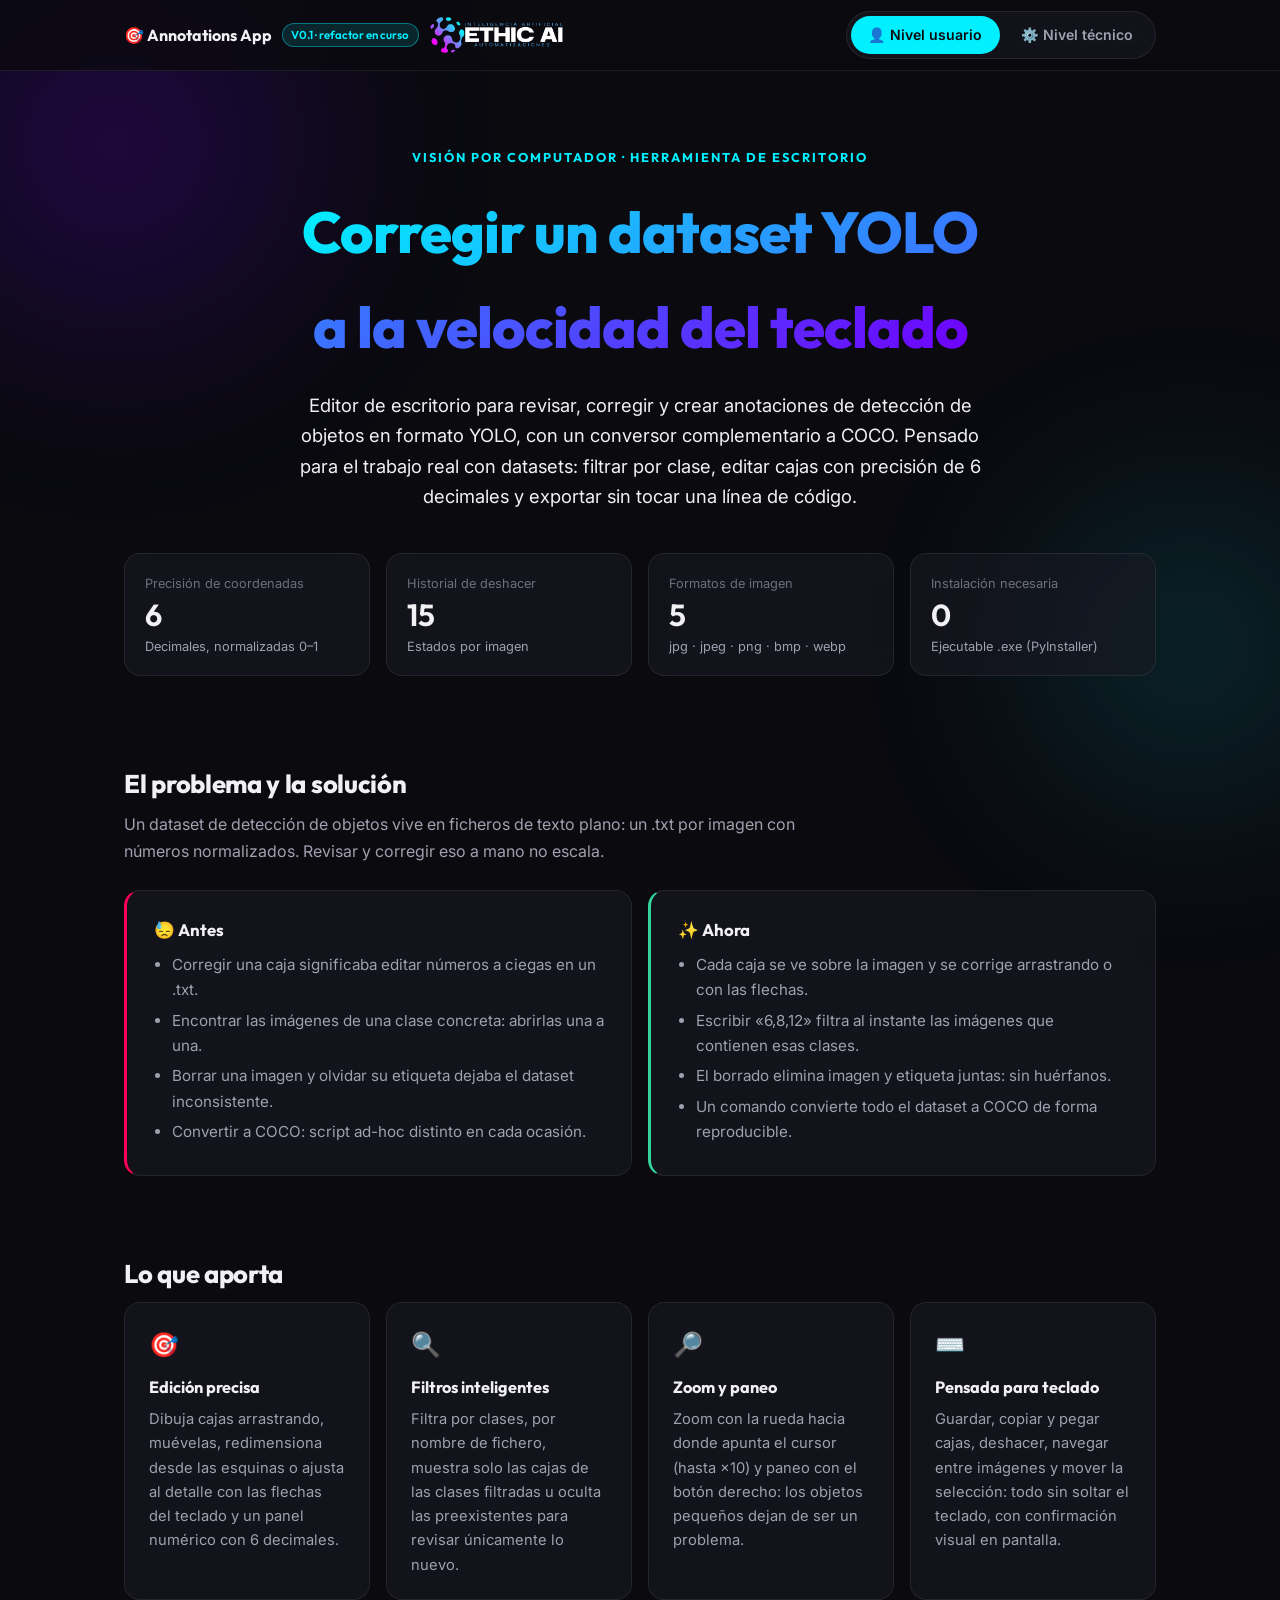
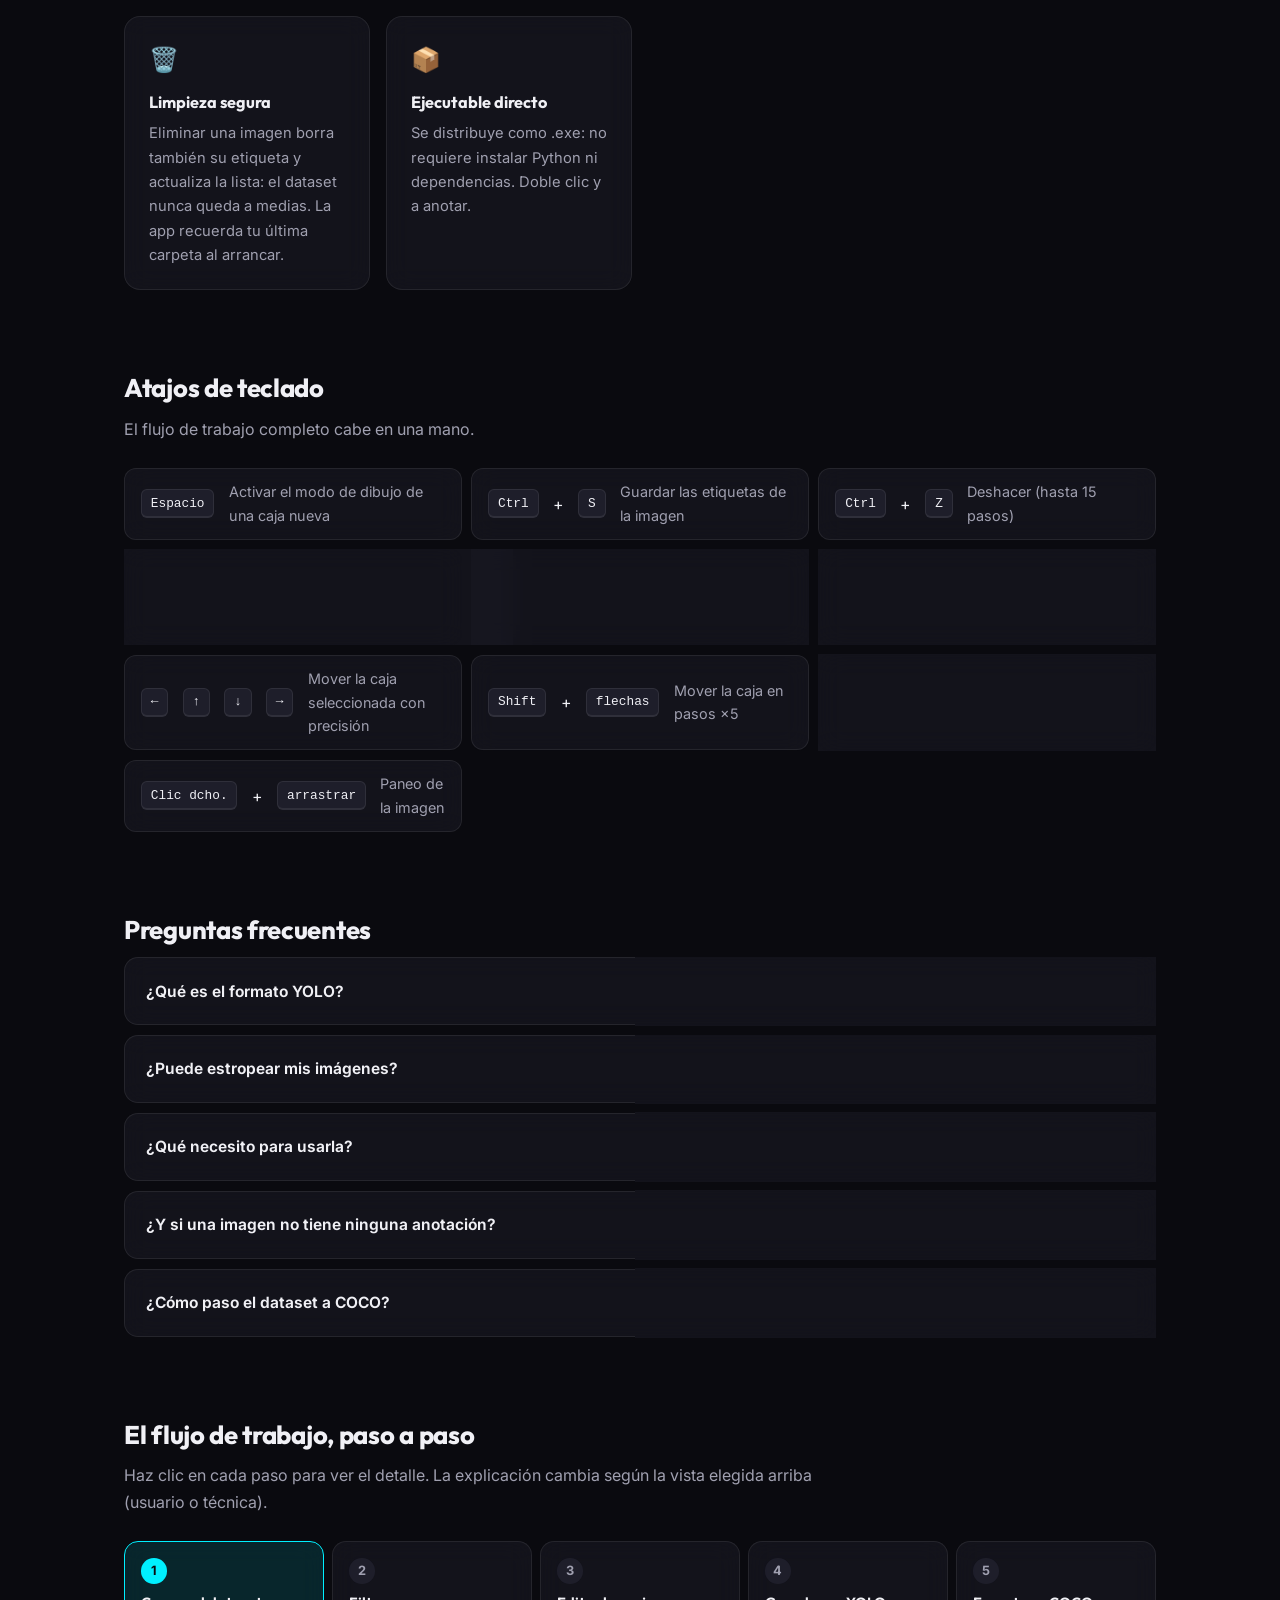
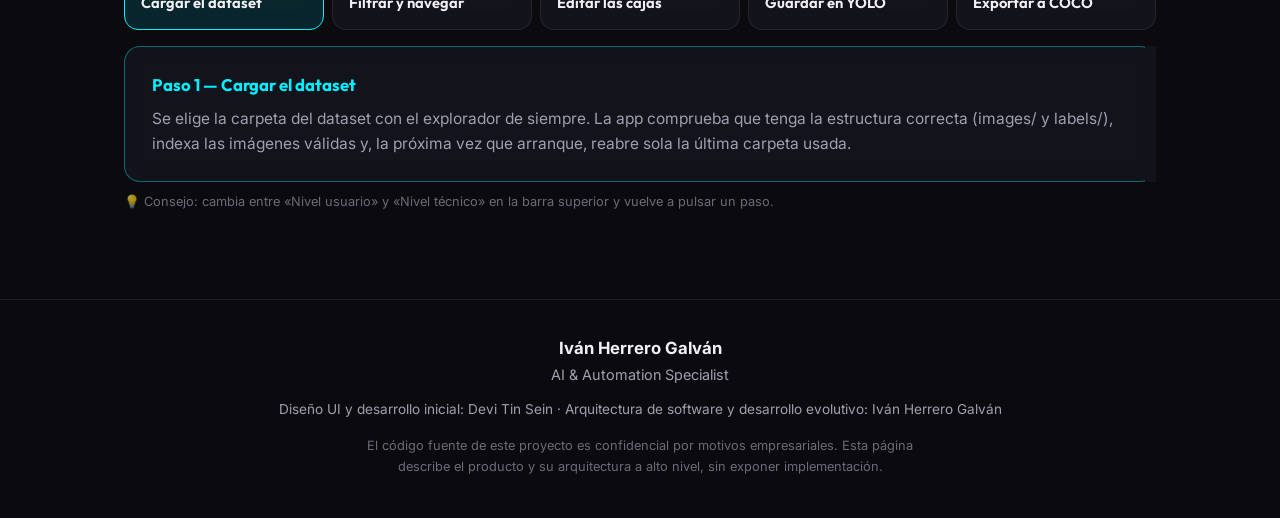
==== commit 1e929068: "[ADD]_logo_projects" ====
--- a/projects/Showcase_Annotations_App.html
+++ b/projects/Showcase_Annotations_App.html
@@ -69,6 +69,7 @@
         gap: 1rem; padding-top: 0.7rem; padding-bottom: 0.7rem; flex-wrap: wrap;
     }
     .brand { font-weight: 700; font-size: 1rem; display: flex; align-items: center; gap: 0.6rem; }
+    .brand-logo { width: 140px; height: 38px; flex-shrink: 0; background: url('../logo.png') no-repeat center / cover; }
     .brand .v { font-size: 0.72rem; font-weight: 600; color: var(--accent); background: var(--accent-soft); border: 1px solid var(--accent-line); padding: 0.1rem 0.55rem; border-radius: 999px; }
     .seg { display: flex; background: var(--surface); border: 1px solid var(--border); border-radius: 999px; padding: 0.25rem; gap: 0.25rem; }
     .seg button {
@@ -204,7 +205,7 @@
 
 <nav class="topbar">
     <div class="wrap">
-        <div class="brand">🎯 Annotations App <span class="v">V0.1 · refactor en curso</span></div>
+        <div class="brand">🎯 Annotations App <span class="v">V0.1 · refactor en curso</span><span class="brand-logo" role="img" aria-label="Logo IA &amp; Automatizaciones"></span></div>
         <div class="seg" role="tablist" aria-label="Nivel de detalle">
             <button type="button" data-view-btn="user" class="active" role="tab" aria-selected="true">👤 Nivel usuario</button>
             <button type="button" data-view-btn="tech" role="tab" aria-selected="false">⚙️ Nivel técnico</button>
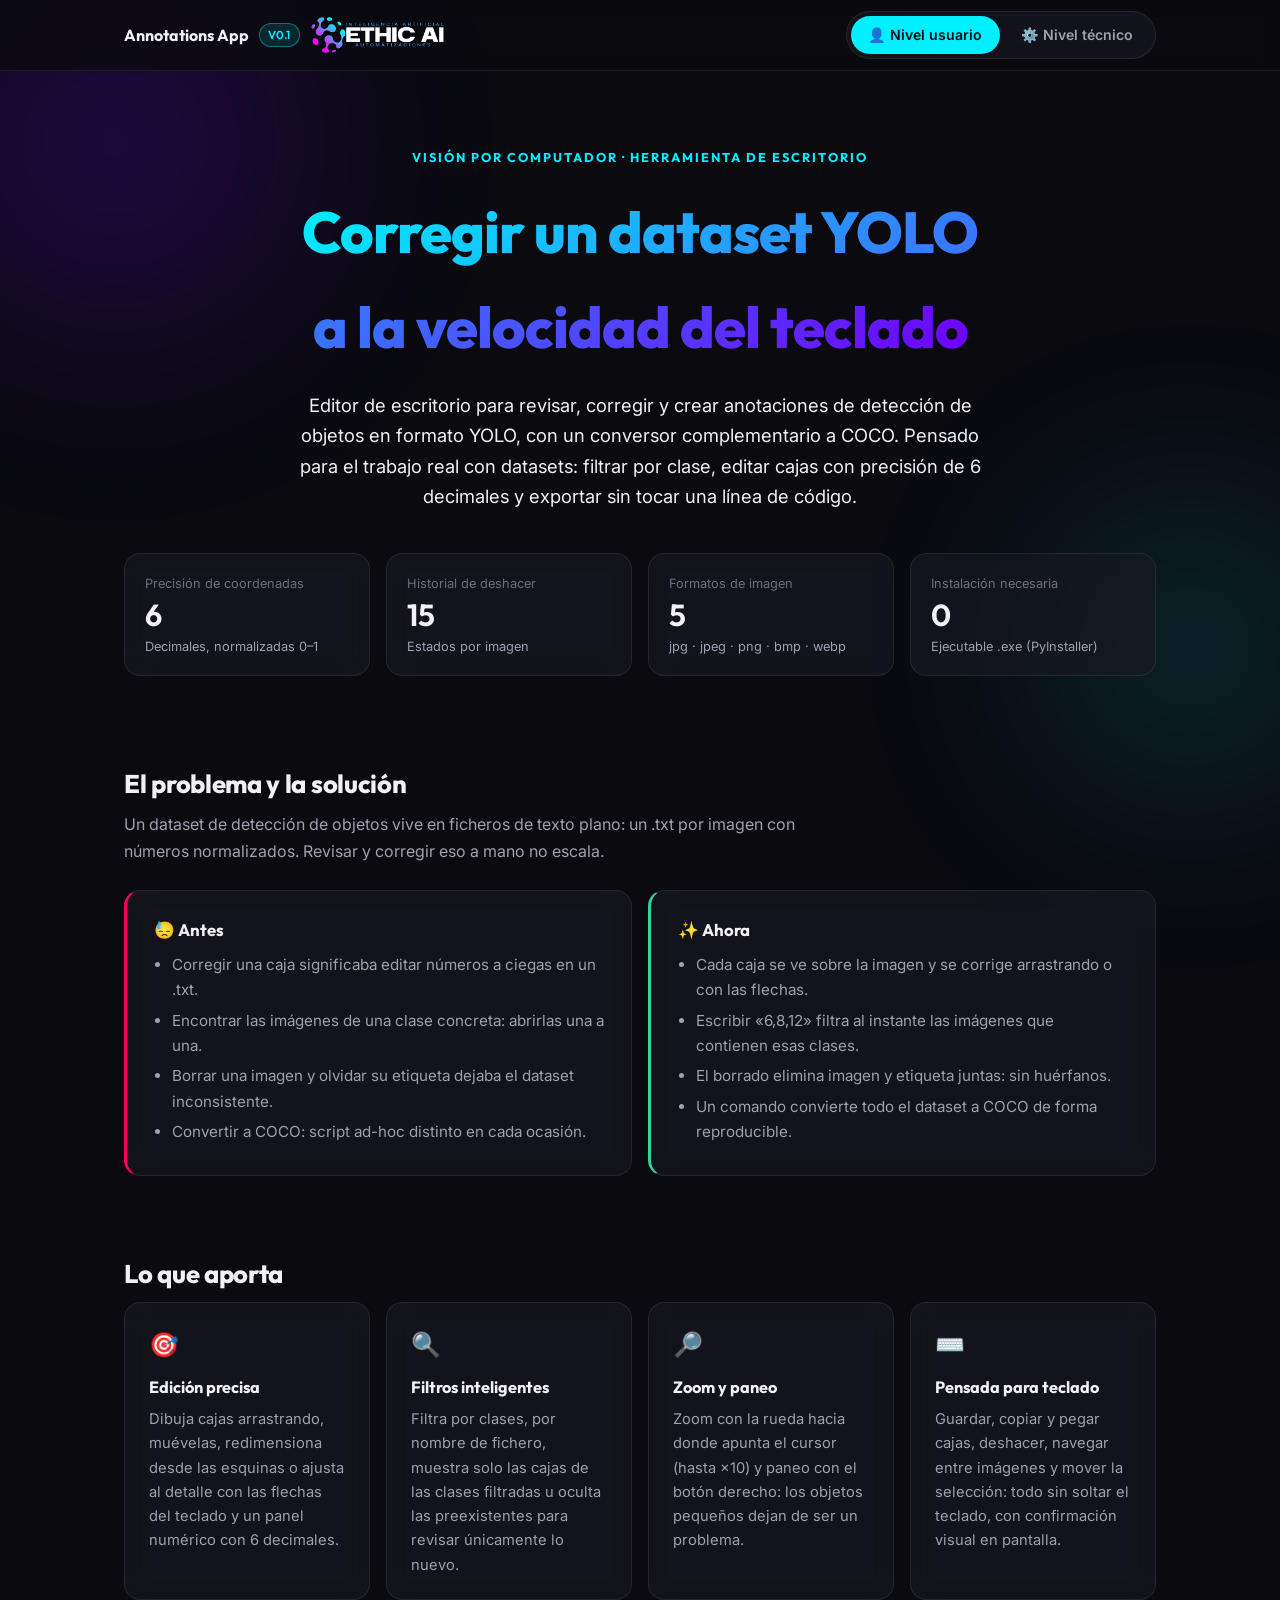
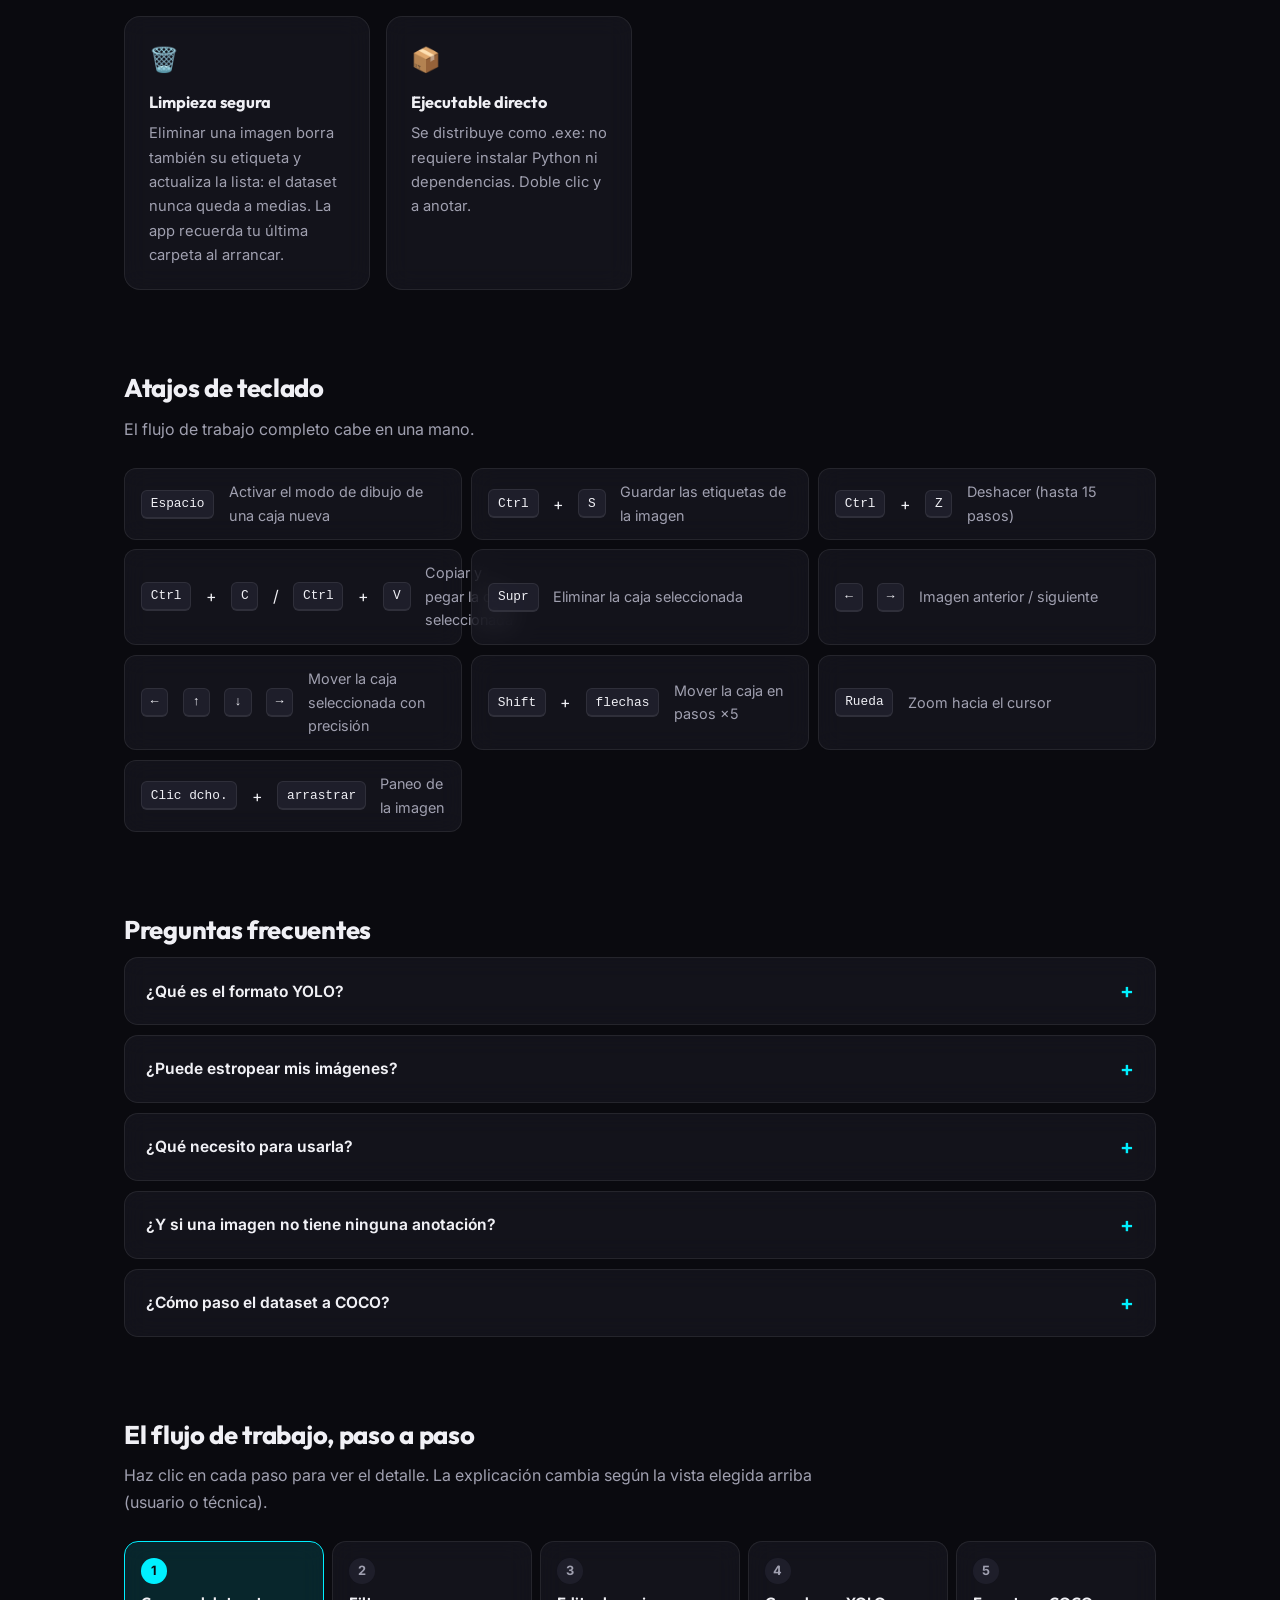
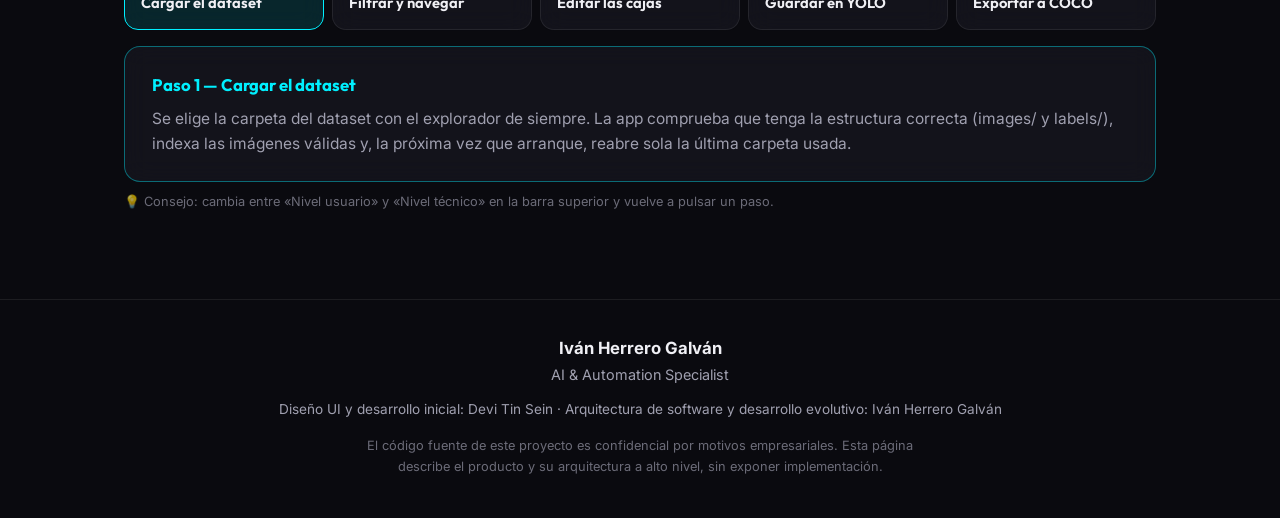
==== commit 15ecd24f: "[FIX]_logo_changes" ====
--- a/projects/Showcase_Annotations_App.html
+++ b/projects/Showcase_Annotations_App.html
@@ -205,7 +205,7 @@
 
 <nav class="topbar">
     <div class="wrap">
-        <div class="brand">🎯 Annotations App <span class="v">V0.1 · refactor en curso</span><span class="brand-logo" role="img" aria-label="Logo IA &amp; Automatizaciones"></span></div>
+        <div class="brand">Annotations App <span class="v">V0.1</span><span class="brand-logo" role="img" aria-label="Logo IA &amp; Automatizaciones"></span></div>
         <div class="seg" role="tablist" aria-label="Nivel de detalle">
             <button type="button" data-view-btn="user" class="active" role="tab" aria-selected="true">👤 Nivel usuario</button>
             <button type="button" data-view-btn="tech" role="tab" aria-selected="false">⚙️ Nivel técnico</button>
